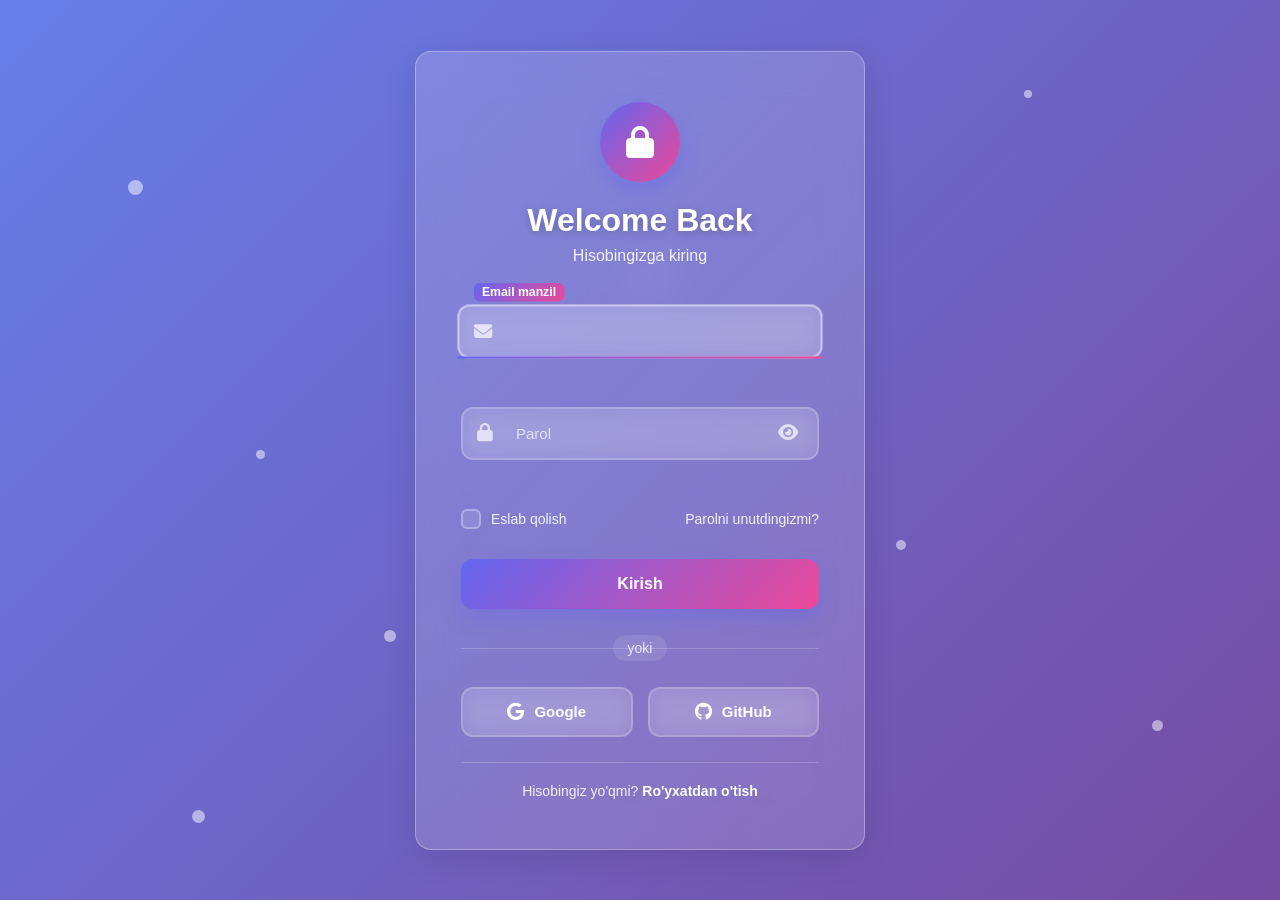
==== login.html @ 67c8842d "✨ Add professional login page with animations - Glass morphism design with gradient background - Smo" ====
<!DOCTYPE html>
<html lang="uz">
<head>
    <meta charset="UTF-8">
    <meta name="viewport" content="width=device-width, initial-scale=1.0">
    <title>Login - Professional Design</title>
    <link rel="stylesheet" href="login.css">
    <link rel="stylesheet" href="https://cdnjs.cloudflare.com/ajax/libs/font-awesome/6.4.0/css/all.min.css">
</head>
<body>
    <!-- Background particles -->
    <div class="particles">
        <div class="particle"></div>
        <div class="particle"></div>
        <div class="particle"></div>
        <div class="particle"></div>
        <div class="particle"></div>
        <div class="particle"></div>
        <div class="particle"></div>
        <div class="particle"></div>
    </div>

    <!-- Login container -->
    <div class="login-container">
        <!-- Logo section -->
        <div class="logo-section">
            <div class="logo-circle">
                <i class="fas fa-lock"></i>
            </div>
            <h1 class="brand-name">Welcome Back</h1>
            <p class="subtitle">Hisobingizga kiring</p>
        </div>

        <!-- Login form -->
        <form class="login-form" id="loginForm">
            <!-- Email input -->
            <div class="input-group">
                <div class="input-wrapper">
                    <i class="fas fa-envelope input-icon"></i>
                    <input 
                        type="email" 
                        id="email" 
                        required 
                        autocomplete="email"
                        placeholder=" "
                    >
                    <label for="email">Email manzil</label>
                    <div class="input-border"></div>
                </div>
                <span class="error-message" id="emailError"></span>
            </div>

            <!-- Password input -->
            <div class="input-group">
                <div class="input-wrapper">
                    <i class="fas fa-lock input-icon"></i>
                    <input 
                        type="password" 
                        id="password" 
                        required 
                        autocomplete="current-password"
                        placeholder=" "
                    >
                    <label for="password">Parol</label>
                    <button type="button" class="toggle-password" id="togglePassword">
                        <i class="fas fa-eye"></i>
                    </button>
                    <div class="input-border"></div>
                </div>
                <span class="error-message" id="passwordError"></span>
            </div>

            <!-- Remember & Forgot -->
            <div class="form-options">
                <label class="checkbox-container">
                    <input type="checkbox" id="remember">
                    <span class="checkmark"></span>
                    <span class="checkbox-label">Eslab qolish</span>
                </label>
                <a href="#" class="forgot-link">Parolni unutdingizmi?</a>
            </div>

            <!-- Submit button -->
            <button type="submit" class="login-btn" id="loginBtn">
                <span class="btn-text">Kirish</span>
                <span class="btn-loader"></span>
            </button>

            <!-- Divider -->
            <div class="divider">
                <span>yoki</span>
            </div>

            <!-- Social login -->
            <div class="social-login">
                <button type="button" class="social-btn google">
                    <i class="fab fa-google"></i>
                    <span>Google</span>
                </button>
                <button type="button" class="social-btn github">
                    <i class="fab fa-github"></i>
                    <span>GitHub</span>
                </button>
            </div>

            <!-- Sign up link -->
            <div class="signup-section">
                <p>Hisobingiz yo'qmi? <a href="#" class="signup-link">Ro'yxatdan o'tish</a></p>
            </div>
        </form>
    </div>

    <!-- Success message -->
    <div class="success-message" id="successMessage">
        <i class="fas fa-check-circle"></i>
        <p>Muvaffaqiyatli kirildi!</p>
    </div>

    <script src="login.js"></script>
</body>
</html>
---- login.css ----
/* ===== RESET & BASE STYLES ===== */
* {
    margin: 0;
    padding: 0;
    box-sizing: border-box;
}

:root {
    --primary-color: #6366f1;
    --primary-dark: #4f46e5;
    --primary-light: #818cf8;
    --secondary-color: #ec4899;
    --success-color: #10b981;
    --error-color: #ef4444;
    --text-primary: #1f2937;
    --text-secondary: #6b7280;
    --bg-white: #ffffff;
    --bg-glass: rgba(255, 255, 255, 0.15);
    --shadow-sm: 0 1px 2px rgba(0, 0, 0, 0.05);
    --shadow-md: 0 4px 6px rgba(0, 0, 0, 0.1);
    --shadow-lg: 0 10px 15px rgba(0, 0, 0, 0.1);
    --shadow-xl: 0 20px 25px rgba(0, 0, 0, 0.15);
    --border-radius: 16px;
}

body {
    font-family: 'Segoe UI', Tahoma, Geneva, Verdana, sans-serif;
    min-height: 100vh;
    display: flex;
    align-items: center;
    justify-content: center;
    background: linear-gradient(135deg, #667eea 0%, #764ba2 25%, #f093fb 50%, #4facfe 75%, #00f2fe 100%);
    background-size: 400% 400%;
    animation: gradientShift 15s ease infinite;
    overflow: hidden;
    position: relative;
}

@keyframes gradientShift {
    0% { background-position: 0% 50%; }
    50% { background-position: 100% 50%; }
    100% { background-position: 0% 50%; }
}

/* ===== BACKGROUND PARTICLES ===== */
.particles {
    position: fixed;
    top: 0;
    left: 0;
    width: 100%;
    height: 100%;
    pointer-events: none;
    z-index: 1;
}

.particle {
    position: absolute;
    width: 10px;
    height: 10px;
    background: rgba(255, 255, 255, 0.5);
    border-radius: 50%;
    animation: float 15s infinite ease-in-out;
}

.particle:nth-child(1) {
    left: 10%;
    top: 20%;
    width: 15px;
    height: 15px;
    animation-delay: 0s;
    animation-duration: 12s;
}

.particle:nth-child(2) {
    left: 80%;
    top: 10%;
    width: 8px;
    height: 8px;
    animation-delay: 2s;
    animation-duration: 18s;
}

.particle:nth-child(3) {
    left: 30%;
    top: 70%;
    width: 12px;
    height: 12px;
    animation-delay: 4s;
    animation-duration: 15s;
}

.particle:nth-child(4) {
    left: 70%;
    top: 60%;
    width: 10px;
    height: 10px;
    animation-delay: 1s;
    animation-duration: 20s;
}

.particle:nth-child(5) {
    left: 50%;
    top: 30%;
    width: 14px;
    height: 14px;
    animation-delay: 3s;
    animation-duration: 16s;
}

.particle:nth-child(6) {
    left: 20%;
    top: 50%;
    width: 9px;
    height: 9px;
    animation-delay: 5s;
    animation-duration: 14s;
}

.particle:nth-child(7) {
    left: 90%;
    top: 80%;
    width: 11px;
    height: 11px;
    animation-delay: 2.5s;
    animation-duration: 17s;
}

.particle:nth-child(8) {
    left: 15%;
    top: 90%;
    width: 13px;
    height: 13px;
    animation-delay: 4.5s;
    animation-duration: 19s;
}

@keyframes float {
    0%, 100% {
        transform: translateY(0) translateX(0) rotate(0deg);
        opacity: 0.5;
    }
    25% {
        transform: translateY(-30px) translateX(20px) rotate(90deg);
        opacity: 0.8;
    }
    50% {
        transform: translateY(-60px) translateX(-20px) rotate(180deg);
        opacity: 1;
    }
    75% {
        transform: translateY(-30px) translateX(20px) rotate(270deg);
        opacity: 0.8;
    }
}

/* ===== LOGIN CONTAINER ===== */
.login-container {
    position: relative;
    z-index: 10;
    width: 450px;
    max-width: 95%;
    padding: 50px 45px;
    background: rgba(255, 255, 255, 0.15);
    backdrop-filter: blur(20px);
    border-radius: var(--border-radius);
    border: 1px solid rgba(255, 255, 255, 0.3);
    box-shadow: 0 8px 32px rgba(0, 0, 0, 0.1);
    animation: slideIn 0.6s ease-out;
}

@keyframes slideIn {
    from {
        opacity: 0;
        transform: translateY(30px) scale(0.95);
    }
    to {
        opacity: 1;
        transform: translateY(0) scale(1);
    }
}

/* ===== LOGO SECTION ===== */
.logo-section {
    text-align: center;
    margin-bottom: 40px;
    animation: fadeIn 0.8s ease-out 0.2s both;
}

@keyframes fadeIn {
    from { opacity: 0; }
    to { opacity: 1; }
}

.logo-circle {
    width: 80px;
    height: 80px;
    margin: 0 auto 20px;
    background: linear-gradient(135deg, var(--primary-color), var(--secondary-color));
    border-radius: 50%;
    display: flex;
    align-items: center;
    justify-content: center;
    box-shadow: 0 8px 20px rgba(99, 102, 241, 0.4);
    animation: pulse 2s ease-in-out infinite;
}

@keyframes pulse {
    0%, 100% {
        transform: scale(1);
        box-shadow: 0 8px 20px rgba(99, 102, 241, 0.4);
    }
    50% {
        transform: scale(1.05);
        box-shadow: 0 12px 30px rgba(99, 102, 241, 0.6);
    }
}

.logo-circle i {
    font-size: 32px;
    color: white;
    animation: rotate 3s ease-in-out infinite;
}

@keyframes rotate {
    0%, 100% { transform: rotate(0deg); }
    50% { transform: rotate(10deg); }
}

.brand-name {
    font-size: 32px;
    font-weight: 700;
    color: white;
    margin-bottom: 8px;
    text-shadow: 0 2px 10px rgba(0, 0, 0, 0.2);
}

.subtitle {
    font-size: 16px;
    color: rgba(255, 255, 255, 0.9);
    font-weight: 400;
}

/* ===== FORM STYLES ===== */
.login-form {
    animation: fadeIn 1s ease-out 0.4s both;
}

.input-group {
    margin-bottom: 25px;
}

.input-wrapper {
    position: relative;
}

.input-icon {
    position: absolute;
    left: 16px;
    top: 50%;
    transform: translateY(-50%);
    color: rgba(255, 255, 255, 0.7);
    font-size: 18px;
    transition: all 0.3s ease;
    z-index: 2;
}

.input-wrapper input {
    width: 100%;
    padding: 16px 50px 16px 50px;
    background: rgba(255, 255, 255, 0.1);
    border: 2px solid rgba(255, 255, 255, 0.2);
    border-radius: 12px;
    color: white;
    font-size: 15px;
    outline: none;
    transition: all 0.3s ease;
    backdrop-filter: blur(10px);
}

.input-wrapper input::placeholder {
    color: transparent;
}

.input-wrapper input:focus::placeholder {
    color: rgba(255, 255, 255, 0.5);
}

.input-wrapper label {
    position: absolute;
    left: 50px;
    top: 50%;
    transform: translateY(-50%);
    color: rgba(255, 255, 255, 0.7);
    font-size: 15px;
    pointer-events: none;
    transition: all 0.3s ease;
    background: transparent;
    padding: 0 5px;
}

.input-wrapper input:focus,
.input-wrapper input:not(:placeholder-shown) {
    border-color: rgba(255, 255, 255, 0.5);
    background: rgba(255, 255, 255, 0.15);
}

.input-wrapper input:focus ~ label,
.input-wrapper input:not(:placeholder-shown) ~ label {
    top: -12px;
    left: 16px;
    font-size: 12px;
    color: white;
    background: linear-gradient(135deg, var(--primary-color), var(--secondary-color));
    padding: 2px 8px;
    border-radius: 6px;
    font-weight: 600;
}

.input-wrapper input:focus ~ .input-icon {
    color: white;
    transform: translateY(-50%) scale(1.1);
}

.input-border {
    position: absolute;
    bottom: 0;
    left: 0;
    width: 0;
    height: 2px;
    background: linear-gradient(90deg, var(--primary-color), var(--secondary-color));
    transition: width 0.3s ease;
    border-radius: 2px;
}

.input-wrapper input:focus ~ .input-border {
    width: 100%;
}

/* Toggle password button */
.toggle-password {
    position: absolute;
    right: 16px;
    top: 50%;
    transform: translateY(-50%);
    background: none;
    border: none;
    color: rgba(255, 255, 255, 0.7);
    font-size: 18px;
    cursor: pointer;
    transition: all 0.3s ease;
    z-index: 2;
    padding: 5px;
}

.toggle-password:hover {
    color: white;
    transform: translateY(-50%) scale(1.1);
}

/* Error messages */
.error-message {
    display: block;
    color: #fca5a5;
    font-size: 13px;
    margin-top: 6px;
    margin-left: 4px;
    min-height: 18px;
    animation: shake 0.3s ease;
}

@keyframes shake {
    0%, 100% { transform: translateX(0); }
    25% { transform: translateX(-5px); }
    75% { transform: translateX(5px); }
}

/* ===== FORM OPTIONS ===== */
.form-options {
    display: flex;
    justify-content: space-between;
    align-items: center;
    margin-bottom: 30px;
}

.checkbox-container {
    display: flex;
    align-items: center;
    cursor: pointer;
    position: relative;
}

.checkbox-container input {
    position: absolute;
    opacity: 0;
    cursor: pointer;
}

.checkmark {
    width: 20px;
    height: 20px;
    background: rgba(255, 255, 255, 0.1);
    border: 2px solid rgba(255, 255, 255, 0.3);
    border-radius: 6px;
    margin-right: 10px;
    position: relative;
    transition: all 0.3s ease;
}

.checkmark::after {
    content: '\f00c';
    font-family: 'Font Awesome 6 Free';
    font-weight: 900;
    position: absolute;
    top: 50%;
    left: 50%;
    transform: translate(-50%, -50%) scale(0);
    color: white;
    font-size: 12px;
    transition: transform 0.3s ease;
}

.checkbox-container input:checked ~ .checkmark {
    background: linear-gradient(135deg, var(--primary-color), var(--secondary-color));
    border-color: transparent;
}

.checkbox-container input:checked ~ .checkmark::after {
    transform: translate(-50%, -50%) scale(1);
}

.checkbox-label {
    color: rgba(255, 255, 255, 0.9);
    font-size: 14px;
}

.forgot-link {
    color: rgba(255, 255, 255, 0.9);
    font-size: 14px;
    text-decoration: none;
    transition: all 0.3s ease;
    font-weight: 500;
}

.forgot-link:hover {
    color: white;
    text-decoration: underline;
}

/* ===== LOGIN BUTTON ===== */
.login-btn {
    width: 100%;
    padding: 16px;
    background: linear-gradient(135deg, var(--primary-color), var(--secondary-color));
    border: none;
    border-radius: 12px;
    color: white;
    font-size: 16px;
    font-weight: 600;
    cursor: pointer;
    transition: all 0.3s ease;
    box-shadow: 0 8px 20px rgba(99, 102, 241, 0.4);
    position: relative;
    overflow: hidden;
}

.login-btn::before {
    content: '';
    position: absolute;
    top: 0;
    left: -100%;
    width: 100%;
    height: 100%;
    background: linear-gradient(90deg, transparent, rgba(255, 255, 255, 0.3), transparent);
    transition: left 0.5s ease;
}

.login-btn:hover::before {
    left: 100%;
}

.login-btn:hover {
    transform: translateY(-2px);
    box-shadow: 0 12px 30px rgba(99, 102, 241, 0.6);
}

.login-btn:active {
    transform: translateY(0);
}

.login-btn.loading {
    pointer-events: none;
    opacity: 0.8;
}

.login-btn .btn-text {
    display: inline-block;
    transition: opacity 0.3s ease;
}

.login-btn.loading .btn-text {
    opacity: 0;
}

.btn-loader {
    position: absolute;
    top: 50%;
    left: 50%;
    transform: translate(-50%, -50%);
    width: 20px;
    height: 20px;
    border: 3px solid rgba(255, 255, 255, 0.3);
    border-top-color: white;
    border-radius: 50%;
    opacity: 0;
    transition: opacity 0.3s ease;
}

.login-btn.loading .btn-loader {
    opacity: 1;
    animation: spin 0.8s linear infinite;
}

@keyframes spin {
    to { transform: translate(-50%, -50%) rotate(360deg); }
}

/* ===== DIVIDER ===== */
.divider {
    position: relative;
    text-align: center;
    margin: 30px 0;
}

.divider::before {
    content: '';
    position: absolute;
    top: 50%;
    left: 0;
    width: 100%;
    height: 1px;
    background: rgba(255, 255, 255, 0.2);
}

.divider span {
    position: relative;
    background: rgba(255, 255, 255, 0.1);
    padding: 5px 15px;
    color: rgba(255, 255, 255, 0.8);
    font-size: 14px;
    backdrop-filter: blur(10px);
    border-radius: 20px;
}

/* ===== SOCIAL LOGIN ===== */
.social-login {
    display: flex;
    gap: 15px;
    margin-bottom: 25px;
}

.social-btn {
    flex: 1;
    padding: 14px;
    background: rgba(255, 255, 255, 0.1);
    border: 2px solid rgba(255, 255, 255, 0.2);
    border-radius: 12px;
    color: white;
    font-size: 15px;
    font-weight: 600;
    cursor: pointer;
    transition: all 0.3s ease;
    display: flex;
    align-items: center;
    justify-content: center;
    gap: 10px;
    backdrop-filter: blur(10px);
}

.social-btn i {
    font-size: 18px;
}

.social-btn:hover {
    background: rgba(255, 255, 255, 0.2);
    border-color: rgba(255, 255, 255, 0.4);
    transform: translateY(-2px);
}

.social-btn.google:hover {
    background: #ea4335;
    border-color: #ea4335;
}

.social-btn.github:hover {
    background: #333;
    border-color: #333;
}

/* ===== SIGNUP SECTION ===== */
.signup-section {
    text-align: center;
    padding-top: 20px;
    border-top: 1px solid rgba(255, 255, 255, 0.2);
}

.signup-section p {
    color: rgba(255, 255, 255, 0.9);
    font-size: 14px;
}

.signup-link {
    color: white;
    font-weight: 600;
    text-decoration: none;
    transition: all 0.3s ease;
    border-bottom: 2px solid transparent;
}

.signup-link:hover {
    border-bottom-color: white;
}

/* ===== SUCCESS MESSAGE ===== */
.success-message {
    position: fixed;
    top: 30px;
    right: 30px;
    background: rgba(16, 185, 129, 0.95);
    color: white;
    padding: 20px 30px;
    border-radius: 12px;
    display: flex;
    align-items: center;
    gap: 15px;
    box-shadow: 0 10px 30px rgba(16, 185, 129, 0.4);
    opacity: 0;
    transform: translateX(400px);
    transition: all 0.5s ease;
    z-index: 1000;
    backdrop-filter: blur(10px);
}

.success-message.show {
    opacity: 1;
    transform: translateX(0);
}

.success-message i {
    font-size: 24px;
}

.success-message p {
    margin: 0;
    font-size: 16px;
    font-weight: 600;
}

/* ===== RESPONSIVE DESIGN ===== */
@media (max-width: 768px) {
    .login-container {
        padding: 40px 30px;
        width: 90%;
    }

    .brand-name {
        font-size: 28px;
    }

    .subtitle {
        font-size: 14px;
    }

    .logo-circle {
        width: 70px;
        height: 70px;
    }

    .logo-circle i {
        font-size: 28px;
    }
}

@media (max-width: 480px) {
    .login-container {
        padding: 30px 20px;
    }

    .brand-name {
        font-size: 24px;
    }

    .form-options {
        flex-direction: column;
        gap: 15px;
        align-items: flex-start;
    }

    .social-login {
        flex-direction: column;
    }

    .success-message {
        top: 20px;
        right: 20px;
        left: 20px;
        padding: 15px 20px;
    }
}
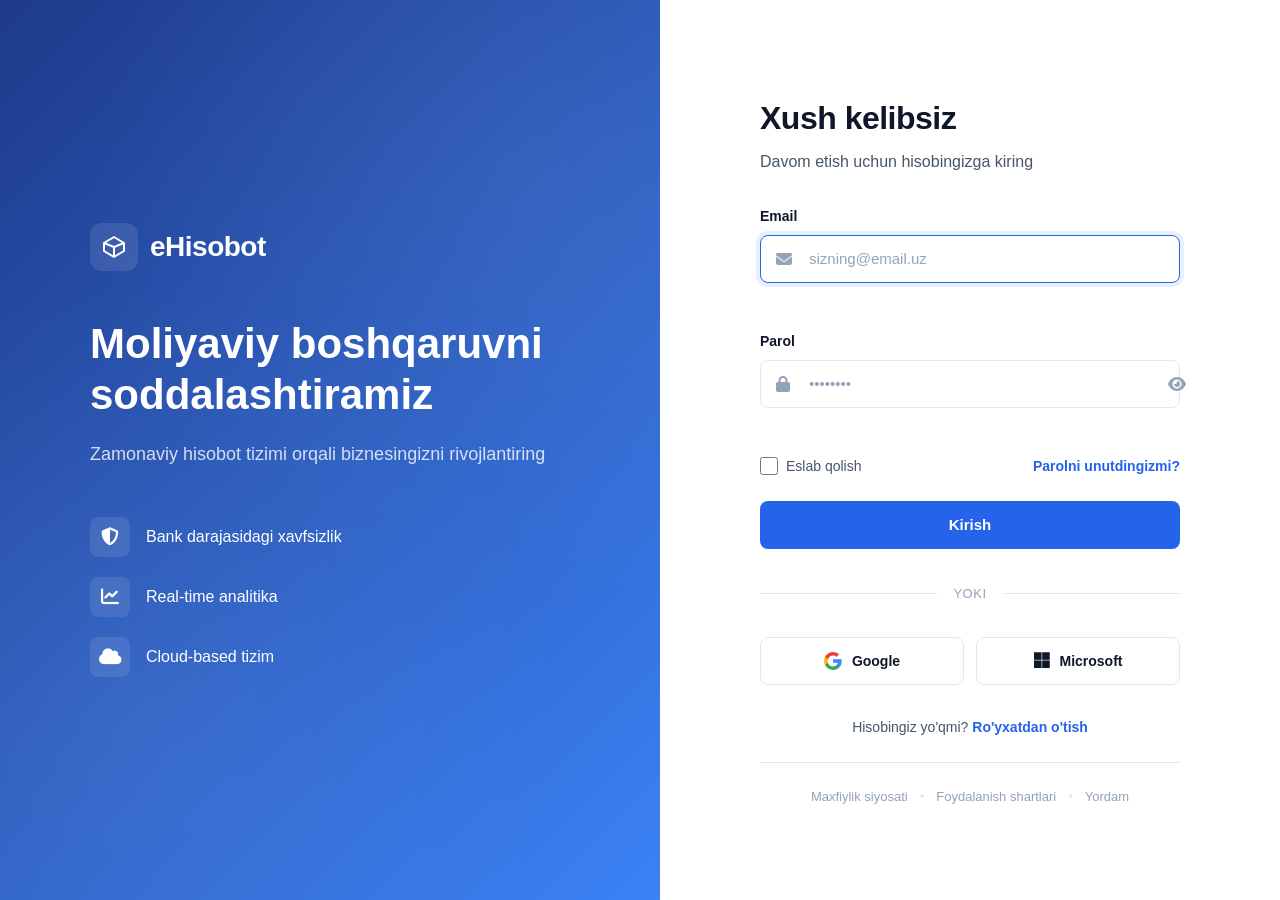
==== commit 0c29cdfb: "🎨 Redesign: Professional business-style login page - Modern minimalist design with clean UI - Two-pa" ====
--- a/login.html
+++ b/login.html
@@ -3,117 +3,140 @@
 <head>
     <meta charset="UTF-8">
     <meta name="viewport" content="width=device-width, initial-scale=1.0">
-    <title>Login - Professional Design</title>
+    <title>eHisobot - Kirish</title>
     <link rel="stylesheet" href="login.css">
     <link rel="stylesheet" href="https://cdnjs.cloudflare.com/ajax/libs/font-awesome/6.4.0/css/all.min.css">
 </head>
 <body>
-    <!-- Background particles -->
-    <div class="particles">
-        <div class="particle"></div>
-        <div class="particle"></div>
-        <div class="particle"></div>
-        <div class="particle"></div>
-        <div class="particle"></div>
-        <div class="particle"></div>
-        <div class="particle"></div>
-        <div class="particle"></div>
+    <div class="login-wrapper">
+        <!-- Left side - Branding -->
+        <div class="left-panel">
+            <div class="branding">
+                <div class="logo">
+                    <svg width="48" height="48" viewBox="0 0 48 48" fill="none">
+                        <rect width="48" height="48" rx="12" fill="white" fill-opacity="0.1"/>
+                        <path d="M24 14L34 20V28L24 34L14 28V20L24 14Z" stroke="white" stroke-width="2" stroke-linejoin="round"/>
+                        <path d="M24 24L34 20M24 24L14 20M24 24V34" stroke="white" stroke-width="2" stroke-linejoin="round"/>
+                    </svg>
+                    <span>eHisobot</span>
+                </div>
+                <h1>Moliyaviy boshqaruvni soddalashtiramiz</h1>
+                <p>Zamonaviy hisobot tizimi orqali biznesingizni rivojlantiring</p>
+                
+                <div class="features">
+                    <div class="feature-item">
+                        <i class="fas fa-shield-alt"></i>
+                        <span>Bank darajasidagi xavfsizlik</span>
+                    </div>
+                    <div class="feature-item">
+                        <i class="fas fa-chart-line"></i>
+                        <span>Real-time analitika</span>
+                    </div>
+                    <div class="feature-item">
+                        <i class="fas fa-cloud"></i>
+                        <span>Cloud-based tizim</span>
+                    </div>
+                </div>
+            </div>
+        </div>
+
+        <!-- Right side - Login form -->
+        <div class="right-panel">
+            <div class="login-container">
+                <div class="login-header">
+                    <h2>Xush kelibsiz</h2>
+                    <p>Davom etish uchun hisobingizga kiring</p>
+                </div>
+
+                <form class="login-form" id="loginForm">
+                    <div class="form-group">
+                        <label for="email">Email</label>
+                        <div class="input-wrapper">
+                            <i class="fas fa-envelope"></i>
+                            <input 
+                                type="email" 
+                                id="email" 
+                                placeholder="sizning@email.uz"
+                                autocomplete="email"
+                                required
+                            >
+                        </div>
+                        <span class="error-message" id="emailError"></span>
+                    </div>
+
+                    <div class="form-group">
+                        <label for="password">Parol</label>
+                        <div class="input-wrapper">
+                            <i class="fas fa-lock"></i>
+                            <input 
+                                type="password" 
+                                id="password" 
+                                placeholder="••••••••"
+                                autocomplete="current-password"
+                                required
+                            >
+                            <button type="button" class="toggle-password" id="togglePassword">
+                                <i class="fas fa-eye"></i>
+                            </button>
+                        </div>
+                        <span class="error-message" id="passwordError"></span>
+                    </div>
+
+                    <div class="form-options">
+                        <label class="checkbox">
+                            <input type="checkbox" id="remember">
+                            <span class="checkbox-text">Eslab qolish</span>
+                        </label>
+                        <a href="#" class="link">Parolni unutdingizmi?</a>
+                    </div>
+
+                    <button type="submit" class="btn-primary" id="loginBtn">
+                        <span class="btn-text">Kirish</span>
+                        <span class="btn-loader">
+                            <i class="fas fa-circle-notch fa-spin"></i>
+                        </span>
+                    </button>
+
+                    <div class="divider">
+                        <span>yoki</span>
+                    </div>
+
+                    <div class="social-buttons">
+                        <button type="button" class="btn-social">
+                            <svg width="18" height="18" viewBox="0 0 18 18">
+                                <path fill="#4285F4" d="M17.64 9.2c0-.637-.057-1.251-.164-1.84H9v3.481h4.844c-.209 1.125-.843 2.078-1.796 2.717v2.258h2.908c1.702-1.567 2.684-3.874 2.684-6.615z"/>
+                                <path fill="#34A853" d="M9 18c2.43 0 4.467-.806 5.956-2.18l-2.908-2.259c-.806.54-1.837.86-3.048.86-2.344 0-4.328-1.584-5.036-3.711H.957v2.332C2.438 15.983 5.482 18 9 18z"/>
+                                <path fill="#FBBC05" d="M3.964 10.71c-.18-.54-.282-1.117-.282-1.71s.102-1.17.282-1.71V4.958H.957C.347 6.173 0 7.548 0 9s.348 2.827.957 4.042l3.007-2.332z"/>
+                                <path fill="#EA4335" d="M9 3.58c1.321 0 2.508.454 3.44 1.345l2.582-2.58C13.463.891 11.426 0 9 0 5.482 0 2.438 2.017.957 4.958L3.964 7.29C4.672 5.163 6.656 3.58 9 3.58z"/>
+                            </svg>
+                            <span>Google</span>
+                        </button>
+                        <button type="button" class="btn-social">
+                            <i class="fab fa-microsoft"></i>
+                            <span>Microsoft</span>
+                        </button>
+                    </div>
+                </form>
+
+                <div class="signup-section">
+                    <p>Hisobingiz yo'qmi? <a href="#" class="link-primary">Ro'yxatdan o'tish</a></p>
+                </div>
+
+                <div class="footer-links">
+                    <a href="#">Maxfiylik siyosati</a>
+                    <span>•</span>
+                    <a href="#">Foydalanish shartlari</a>
+                    <span>•</span>
+                    <a href="#">Yordam</a>
+                </div>
+            </div>
+        </div>
     </div>
 
-    <!-- Login container -->
-    <div class="login-container">
-        <!-- Logo section -->
-        <div class="logo-section">
-            <div class="logo-circle">
-                <i class="fas fa-lock"></i>
-            </div>
-            <h1 class="brand-name">Welcome Back</h1>
-            <p class="subtitle">Hisobingizga kiring</p>
-        </div>
-
-        <!-- Login form -->
-        <form class="login-form" id="loginForm">
-            <!-- Email input -->
-            <div class="input-group">
-                <div class="input-wrapper">
-                    <i class="fas fa-envelope input-icon"></i>
-                    <input 
-                        type="email" 
-                        id="email" 
-                        required 
-                        autocomplete="email"
-                        placeholder=" "
-                    >
-                    <label for="email">Email manzil</label>
-                    <div class="input-border"></div>
-                </div>
-                <span class="error-message" id="emailError"></span>
-            </div>
-
-            <!-- Password input -->
-            <div class="input-group">
-                <div class="input-wrapper">
-                    <i class="fas fa-lock input-icon"></i>
-                    <input 
-                        type="password" 
-                        id="password" 
-                        required 
-                        autocomplete="current-password"
-                        placeholder=" "
-                    >
-                    <label for="password">Parol</label>
-                    <button type="button" class="toggle-password" id="togglePassword">
-                        <i class="fas fa-eye"></i>
-                    </button>
-                    <div class="input-border"></div>
-                </div>
-                <span class="error-message" id="passwordError"></span>
-            </div>
-
-            <!-- Remember & Forgot -->
-            <div class="form-options">
-                <label class="checkbox-container">
-                    <input type="checkbox" id="remember">
-                    <span class="checkmark"></span>
-                    <span class="checkbox-label">Eslab qolish</span>
-                </label>
-                <a href="#" class="forgot-link">Parolni unutdingizmi?</a>
-            </div>
-
-            <!-- Submit button -->
-            <button type="submit" class="login-btn" id="loginBtn">
-                <span class="btn-text">Kirish</span>
-                <span class="btn-loader"></span>
-            </button>
-
-            <!-- Divider -->
-            <div class="divider">
-                <span>yoki</span>
-            </div>
-
-            <!-- Social login -->
-            <div class="social-login">
-                <button type="button" class="social-btn google">
-                    <i class="fab fa-google"></i>
-                    <span>Google</span>
-                </button>
-                <button type="button" class="social-btn github">
-                    <i class="fab fa-github"></i>
-                    <span>GitHub</span>
-                </button>
-            </div>
-
-            <!-- Sign up link -->
-            <div class="signup-section">
-                <p>Hisobingiz yo'qmi? <a href="#" class="signup-link">Ro'yxatdan o'tish</a></p>
-            </div>
-        </form>
-    </div>
-
-    <!-- Success message -->
-    <div class="success-message" id="successMessage">
+    <!-- Toast notification -->
+    <div class="toast" id="toast">
         <i class="fas fa-check-circle"></i>
-        <p>Muvaffaqiyatli kirildi!</p>
+        <span id="toastMessage">Muvaffaqiyatli kirildi</span>
     </div>
 
     <script src="login.js"></script>
--- a/login.css
+++ b/login.css
@@ -1,503 +1,355 @@
-/* ===== RESET & BASE STYLES ===== */
+/* ==================== MODERN PROFESSIONAL DESIGN ==================== */
+
+:root {
+    --primary: #2563eb;
+    --primary-hover: #1d4ed8;
+    --primary-light: #dbeafe;
+    --secondary: #64748b;
+    --success: #10b981;
+    --error: #ef4444;
+    --warning: #f59e0b;
+    
+    --text-primary: #0f172a;
+    --text-secondary: #475569;
+    --text-tertiary: #94a3b8;
+    
+    --bg-primary: #ffffff;
+    --bg-secondary: #f8fafc;
+    --bg-tertiary: #f1f5f9;
+    
+    --border-color: #e2e8f0;
+    --border-focus: #2563eb;
+    
+    --shadow-sm: 0 1px 2px 0 rgba(0, 0, 0, 0.05);
+    --shadow-md: 0 4px 6px -1px rgba(0, 0, 0, 0.1);
+    --shadow-lg: 0 10px 15px -3px rgba(0, 0, 0, 0.1);
+    --shadow-xl: 0 20px 25px -5px rgba(0, 0, 0, 0.1);
+    
+    --radius-sm: 6px;
+    --radius-md: 8px;
+    --radius-lg: 12px;
+    --radius-xl: 16px;
+    
+    --transition: all 0.2s cubic-bezier(0.4, 0, 0.2, 1);
+}
+
 * {
     margin: 0;
     padding: 0;
     box-sizing: border-box;
 }
 
-:root {
-    --primary-color: #6366f1;
-    --primary-dark: #4f46e5;
-    --primary-light: #818cf8;
-    --secondary-color: #ec4899;
-    --success-color: #10b981;
-    --error-color: #ef4444;
-    --text-primary: #1f2937;
-    --text-secondary: #6b7280;
-    --bg-white: #ffffff;
-    --bg-glass: rgba(255, 255, 255, 0.15);
-    --shadow-sm: 0 1px 2px rgba(0, 0, 0, 0.05);
-    --shadow-md: 0 4px 6px rgba(0, 0, 0, 0.1);
-    --shadow-lg: 0 10px 15px rgba(0, 0, 0, 0.1);
-    --shadow-xl: 0 20px 25px rgba(0, 0, 0, 0.15);
-    --border-radius: 16px;
-}
-
 body {
-    font-family: 'Segoe UI', Tahoma, Geneva, Verdana, sans-serif;
+    font-family: -apple-system, BlinkMacSystemFont, 'Segoe UI', 'Roboto', 'Oxygen', 'Ubuntu', 'Cantarell', sans-serif;
+    -webkit-font-smoothing: antialiased;
+    -moz-osx-font-smoothing: grayscale;
+    background: var(--bg-secondary);
+    color: var(--text-primary);
+    line-height: 1.5;
+}
+
+/* ==================== LAYOUT ==================== */
+
+.login-wrapper {
+    display: flex;
     min-height: 100vh;
+}
+
+/* Left Panel - Branding */
+.left-panel {
+    flex: 1;
+    background: linear-gradient(135deg, #1e3a8a 0%, #3b82f6 100%);
+    padding: 60px;
     display: flex;
     align-items: center;
     justify-content: center;
-    background: linear-gradient(135deg, #667eea 0%, #764ba2 25%, #f093fb 50%, #4facfe 75%, #00f2fe 100%);
-    background-size: 400% 400%;
-    animation: gradientShift 15s ease infinite;
+    position: relative;
     overflow: hidden;
-    position: relative;
-}
-
-@keyframes gradientShift {
-    0% { background-position: 0% 50%; }
-    50% { background-position: 100% 50%; }
-    100% { background-position: 0% 50%; }
-}
-
-/* ===== BACKGROUND PARTICLES ===== */
-.particles {
-    position: fixed;
+}
+
+.left-panel::before {
+    content: '';
+    position: absolute;
     top: 0;
     left: 0;
+    right: 0;
+    bottom: 0;
+    background-image: 
+        radial-gradient(circle at 20% 80%, rgba(255, 255, 255, 0.05) 0%, transparent 50%),
+        radial-gradient(circle at 80% 20%, rgba(255, 255, 255, 0.05) 0%, transparent 50%);
+    pointer-events: none;
+}
+
+.branding {
+    position: relative;
+    z-index: 1;
+    max-width: 480px;
+}
+
+.logo {
+    display: flex;
+    align-items: center;
+    gap: 12px;
+    margin-bottom: 48px;
+    animation: fadeInDown 0.6s ease-out;
+}
+
+.logo span {
+    font-size: 28px;
+    font-weight: 700;
+    color: white;
+    letter-spacing: -0.5px;
+}
+
+.branding h1 {
+    font-size: 42px;
+    font-weight: 700;
+    color: white;
+    line-height: 1.2;
+    margin-bottom: 20px;
+    animation: fadeInDown 0.6s ease-out 0.1s both;
+}
+
+.branding > p {
+    font-size: 18px;
+    color: rgba(255, 255, 255, 0.8);
+    margin-bottom: 48px;
+    line-height: 1.6;
+    animation: fadeInDown 0.6s ease-out 0.2s both;
+}
+
+.features {
+    display: flex;
+    flex-direction: column;
+    gap: 20px;
+    animation: fadeInDown 0.6s ease-out 0.3s both;
+}
+
+.feature-item {
+    display: flex;
+    align-items: center;
+    gap: 16px;
+    color: white;
+    font-size: 16px;
+}
+
+.feature-item i {
+    width: 40px;
+    height: 40px;
+    display: flex;
+    align-items: center;
+    justify-content: center;
+    background: rgba(255, 255, 255, 0.1);
+    border-radius: var(--radius-md);
+    font-size: 18px;
+    backdrop-filter: blur(10px);
+}
+
+/* Right Panel - Form */
+.right-panel {
+    flex: 1;
+    display: flex;
+    align-items: center;
+    justify-content: center;
+    padding: 40px;
+    background: var(--bg-primary);
+}
+
+.login-container {
     width: 100%;
-    height: 100%;
-    pointer-events: none;
-    z-index: 1;
-}
-
-.particle {
-    position: absolute;
-    width: 10px;
-    height: 10px;
-    background: rgba(255, 255, 255, 0.5);
-    border-radius: 50%;
-    animation: float 15s infinite ease-in-out;
-}
-
-.particle:nth-child(1) {
-    left: 10%;
-    top: 20%;
-    width: 15px;
-    height: 15px;
-    animation-delay: 0s;
-    animation-duration: 12s;
-}
-
-.particle:nth-child(2) {
-    left: 80%;
-    top: 10%;
-    width: 8px;
-    height: 8px;
-    animation-delay: 2s;
-    animation-duration: 18s;
-}
-
-.particle:nth-child(3) {
-    left: 30%;
-    top: 70%;
-    width: 12px;
-    height: 12px;
-    animation-delay: 4s;
-    animation-duration: 15s;
-}
-
-.particle:nth-child(4) {
-    left: 70%;
-    top: 60%;
-    width: 10px;
-    height: 10px;
-    animation-delay: 1s;
-    animation-duration: 20s;
-}
-
-.particle:nth-child(5) {
-    left: 50%;
-    top: 30%;
-    width: 14px;
-    height: 14px;
-    animation-delay: 3s;
-    animation-duration: 16s;
-}
-
-.particle:nth-child(6) {
-    left: 20%;
-    top: 50%;
-    width: 9px;
-    height: 9px;
-    animation-delay: 5s;
-    animation-duration: 14s;
-}
-
-.particle:nth-child(7) {
-    left: 90%;
-    top: 80%;
-    width: 11px;
-    height: 11px;
-    animation-delay: 2.5s;
-    animation-duration: 17s;
-}
-
-.particle:nth-child(8) {
-    left: 15%;
-    top: 90%;
-    width: 13px;
-    height: 13px;
-    animation-delay: 4.5s;
-    animation-duration: 19s;
-}
-
-@keyframes float {
-    0%, 100% {
-        transform: translateY(0) translateX(0) rotate(0deg);
-        opacity: 0.5;
-    }
-    25% {
-        transform: translateY(-30px) translateX(20px) rotate(90deg);
-        opacity: 0.8;
-    }
-    50% {
-        transform: translateY(-60px) translateX(-20px) rotate(180deg);
-        opacity: 1;
-    }
-    75% {
-        transform: translateY(-30px) translateX(20px) rotate(270deg);
-        opacity: 0.8;
-    }
-}
-
-/* ===== LOGIN CONTAINER ===== */
-.login-container {
-    position: relative;
-    z-index: 10;
-    width: 450px;
-    max-width: 95%;
-    padding: 50px 45px;
-    background: rgba(255, 255, 255, 0.15);
-    backdrop-filter: blur(20px);
-    border-radius: var(--border-radius);
-    border: 1px solid rgba(255, 255, 255, 0.3);
-    box-shadow: 0 8px 32px rgba(0, 0, 0, 0.1);
-    animation: slideIn 0.6s ease-out;
-}
-
-@keyframes slideIn {
-    from {
-        opacity: 0;
-        transform: translateY(30px) scale(0.95);
-    }
-    to {
-        opacity: 1;
-        transform: translateY(0) scale(1);
-    }
-}
-
-/* ===== LOGO SECTION ===== */
-.logo-section {
-    text-align: center;
-    margin-bottom: 40px;
-    animation: fadeIn 0.8s ease-out 0.2s both;
-}
-
-@keyframes fadeIn {
-    from { opacity: 0; }
-    to { opacity: 1; }
-}
-
-.logo-circle {
-    width: 80px;
-    height: 80px;
-    margin: 0 auto 20px;
-    background: linear-gradient(135deg, var(--primary-color), var(--secondary-color));
-    border-radius: 50%;
-    display: flex;
-    align-items: center;
-    justify-content: center;
-    box-shadow: 0 8px 20px rgba(99, 102, 241, 0.4);
-    animation: pulse 2s ease-in-out infinite;
-}
-
-@keyframes pulse {
-    0%, 100% {
-        transform: scale(1);
-        box-shadow: 0 8px 20px rgba(99, 102, 241, 0.4);
-    }
-    50% {
-        transform: scale(1.05);
-        box-shadow: 0 12px 30px rgba(99, 102, 241, 0.6);
-    }
-}
-
-.logo-circle i {
-    font-size: 32px;
-    color: white;
-    animation: rotate 3s ease-in-out infinite;
-}
-
-@keyframes rotate {
-    0%, 100% { transform: rotate(0deg); }
-    50% { transform: rotate(10deg); }
-}
-
-.brand-name {
+    max-width: 420px;
+    animation: fadeIn 0.6s ease-out 0.2s both;
+}
+
+/* ==================== FORM HEADER ==================== */
+
+.login-header {
+    margin-bottom: 32px;
+}
+
+.login-header h2 {
     font-size: 32px;
     font-weight: 700;
-    color: white;
+    color: var(--text-primary);
     margin-bottom: 8px;
-    text-shadow: 0 2px 10px rgba(0, 0, 0, 0.2);
-}
-
-.subtitle {
+    letter-spacing: -0.5px;
+}
+
+.login-header p {
     font-size: 16px;
-    color: rgba(255, 255, 255, 0.9);
-    font-weight: 400;
-}
-
-/* ===== FORM STYLES ===== */
-.login-form {
-    animation: fadeIn 1s ease-out 0.4s both;
-}
-
-.input-group {
-    margin-bottom: 25px;
+    color: var(--text-secondary);
+}
+
+/* ==================== FORM ELEMENTS ==================== */
+
+.form-group {
+    margin-bottom: 24px;
+}
+
+.form-group label {
+    display: block;
+    font-size: 14px;
+    font-weight: 600;
+    color: var(--text-primary);
+    margin-bottom: 8px;
 }
 
 .input-wrapper {
     position: relative;
 }
 
-.input-icon {
+.input-wrapper i {
     position: absolute;
     left: 16px;
     top: 50%;
     transform: translateY(-50%);
-    color: rgba(255, 255, 255, 0.7);
-    font-size: 18px;
-    transition: all 0.3s ease;
-    z-index: 2;
+    color: var(--text-tertiary);
+    font-size: 16px;
+    transition: var(--transition);
+    pointer-events: none;
 }
 
 .input-wrapper input {
     width: 100%;
-    padding: 16px 50px 16px 50px;
-    background: rgba(255, 255, 255, 0.1);
-    border: 2px solid rgba(255, 255, 255, 0.2);
-    border-radius: 12px;
-    color: white;
+    height: 48px;
+    padding: 0 48px;
     font-size: 15px;
+    color: var(--text-primary);
+    background: var(--bg-primary);
+    border: 1.5px solid var(--border-color);
+    border-radius: var(--radius-md);
     outline: none;
-    transition: all 0.3s ease;
-    backdrop-filter: blur(10px);
+    transition: var(--transition);
 }
 
 .input-wrapper input::placeholder {
-    color: transparent;
-}
-
-.input-wrapper input:focus::placeholder {
-    color: rgba(255, 255, 255, 0.5);
-}
-
-.input-wrapper label {
-    position: absolute;
-    left: 50px;
-    top: 50%;
-    transform: translateY(-50%);
-    color: rgba(255, 255, 255, 0.7);
-    font-size: 15px;
-    pointer-events: none;
-    transition: all 0.3s ease;
-    background: transparent;
-    padding: 0 5px;
-}
-
-.input-wrapper input:focus,
-.input-wrapper input:not(:placeholder-shown) {
-    border-color: rgba(255, 255, 255, 0.5);
-    background: rgba(255, 255, 255, 0.15);
-}
-
-.input-wrapper input:focus ~ label,
-.input-wrapper input:not(:placeholder-shown) ~ label {
-    top: -12px;
-    left: 16px;
-    font-size: 12px;
-    color: white;
-    background: linear-gradient(135deg, var(--primary-color), var(--secondary-color));
-    padding: 2px 8px;
-    border-radius: 6px;
-    font-weight: 600;
-}
-
-.input-wrapper input:focus ~ .input-icon {
-    color: white;
-    transform: translateY(-50%) scale(1.1);
-}
-
-.input-border {
-    position: absolute;
-    bottom: 0;
-    left: 0;
-    width: 0;
-    height: 2px;
-    background: linear-gradient(90deg, var(--primary-color), var(--secondary-color));
-    transition: width 0.3s ease;
-    border-radius: 2px;
-}
-
-.input-wrapper input:focus ~ .input-border {
-    width: 100%;
-}
-
-/* Toggle password button */
+    color: var(--text-tertiary);
+}
+
+.input-wrapper input:hover {
+    border-color: var(--secondary);
+}
+
+.input-wrapper input:focus {
+    border-color: var(--border-focus);
+    box-shadow: 0 0 0 4px rgba(37, 99, 235, 0.1);
+}
+
+.input-wrapper input:focus ~ i {
+    color: var(--primary);
+}
+
 .toggle-password {
     position: absolute;
-    right: 16px;
+    right: 12px;
     top: 50%;
     transform: translateY(-50%);
     background: none;
     border: none;
-    color: rgba(255, 255, 255, 0.7);
-    font-size: 18px;
+    color: var(--text-tertiary);
     cursor: pointer;
-    transition: all 0.3s ease;
-    z-index: 2;
-    padding: 5px;
+    padding: 8px;
+    border-radius: var(--radius-sm);
+    transition: var(--transition);
+    display: flex;
+    align-items: center;
+    justify-content: center;
 }
 
 .toggle-password:hover {
-    color: white;
-    transform: translateY(-50%) scale(1.1);
-}
-
-/* Error messages */
+    color: var(--text-primary);
+    background: var(--bg-tertiary);
+}
+
 .error-message {
     display: block;
-    color: #fca5a5;
+    color: var(--error);
     font-size: 13px;
     margin-top: 6px;
-    margin-left: 4px;
     min-height: 18px;
-    animation: shake 0.3s ease;
-}
-
-@keyframes shake {
-    0%, 100% { transform: translateX(0); }
-    25% { transform: translateX(-5px); }
-    75% { transform: translateX(5px); }
-}
-
-/* ===== FORM OPTIONS ===== */
+    font-weight: 500;
+}
+
+/* ==================== FORM OPTIONS ==================== */
+
 .form-options {
     display: flex;
     justify-content: space-between;
     align-items: center;
-    margin-bottom: 30px;
-}
-
-.checkbox-container {
+    margin-bottom: 24px;
+}
+
+.checkbox {
     display: flex;
     align-items: center;
     cursor: pointer;
-    position: relative;
-}
-
-.checkbox-container input {
-    position: absolute;
-    opacity: 0;
+}
+
+.checkbox input {
+    width: 18px;
+    height: 18px;
+    margin-right: 8px;
     cursor: pointer;
-}
-
-.checkmark {
-    width: 20px;
-    height: 20px;
-    background: rgba(255, 255, 255, 0.1);
-    border: 2px solid rgba(255, 255, 255, 0.3);
-    border-radius: 6px;
-    margin-right: 10px;
-    position: relative;
-    transition: all 0.3s ease;
-}
-
-.checkmark::after {
-    content: '\f00c';
-    font-family: 'Font Awesome 6 Free';
-    font-weight: 900;
-    position: absolute;
-    top: 50%;
-    left: 50%;
-    transform: translate(-50%, -50%) scale(0);
+    accent-color: var(--primary);
+}
+
+.checkbox-text {
+    font-size: 14px;
+    color: var(--text-secondary);
+    user-select: none;
+}
+
+.link {
+    font-size: 14px;
+    color: var(--primary);
+    text-decoration: none;
+    font-weight: 600;
+    transition: var(--transition);
+}
+
+.link:hover {
+    color: var(--primary-hover);
+    text-decoration: underline;
+}
+
+/* ==================== BUTTONS ==================== */
+
+.btn-primary {
+    width: 100%;
+    height: 48px;
+    padding: 0 24px;
+    font-size: 15px;
+    font-weight: 600;
     color: white;
-    font-size: 12px;
-    transition: transform 0.3s ease;
-}
-
-.checkbox-container input:checked ~ .checkmark {
-    background: linear-gradient(135deg, var(--primary-color), var(--secondary-color));
-    border-color: transparent;
-}
-
-.checkbox-container input:checked ~ .checkmark::after {
-    transform: translate(-50%, -50%) scale(1);
-}
-
-.checkbox-label {
-    color: rgba(255, 255, 255, 0.9);
-    font-size: 14px;
-}
-
-.forgot-link {
-    color: rgba(255, 255, 255, 0.9);
-    font-size: 14px;
-    text-decoration: none;
-    transition: all 0.3s ease;
-    font-weight: 500;
-}
-
-.forgot-link:hover {
-    color: white;
-    text-decoration: underline;
-}
-
-/* ===== LOGIN BUTTON ===== */
-.login-btn {
-    width: 100%;
-    padding: 16px;
-    background: linear-gradient(135deg, var(--primary-color), var(--secondary-color));
+    background: var(--primary);
     border: none;
-    border-radius: 12px;
-    color: white;
-    font-size: 16px;
-    font-weight: 600;
+    border-radius: var(--radius-md);
     cursor: pointer;
-    transition: all 0.3s ease;
-    box-shadow: 0 8px 20px rgba(99, 102, 241, 0.4);
+    transition: var(--transition);
     position: relative;
     overflow: hidden;
 }
 
-.login-btn::before {
-    content: '';
-    position: absolute;
-    top: 0;
-    left: -100%;
-    width: 100%;
-    height: 100%;
-    background: linear-gradient(90deg, transparent, rgba(255, 255, 255, 0.3), transparent);
-    transition: left 0.5s ease;
-}
-
-.login-btn:hover::before {
-    left: 100%;
-}
-
-.login-btn:hover {
-    transform: translateY(-2px);
-    box-shadow: 0 12px 30px rgba(99, 102, 241, 0.6);
-}
-
-.login-btn:active {
+.btn-primary:hover {
+    background: var(--primary-hover);
+    box-shadow: var(--shadow-md);
+    transform: translateY(-1px);
+}
+
+.btn-primary:active {
     transform: translateY(0);
 }
 
-.login-btn.loading {
+.btn-primary.loading {
     pointer-events: none;
-    opacity: 0.8;
-}
-
-.login-btn .btn-text {
-    display: inline-block;
-    transition: opacity 0.3s ease;
-}
-
-.login-btn.loading .btn-text {
+    background: var(--secondary);
+}
+
+.btn-primary .btn-text {
+    transition: var(--transition);
+}
+
+.btn-primary.loading .btn-text {
     opacity: 0;
 }
 
@@ -506,29 +358,20 @@
     top: 50%;
     left: 50%;
     transform: translate(-50%, -50%);
-    width: 20px;
-    height: 20px;
-    border: 3px solid rgba(255, 255, 255, 0.3);
-    border-top-color: white;
-    border-radius: 50%;
     opacity: 0;
-    transition: opacity 0.3s ease;
-}
-
-.login-btn.loading .btn-loader {
+    transition: var(--transition);
+}
+
+.btn-primary.loading .btn-loader {
     opacity: 1;
-    animation: spin 0.8s linear infinite;
-}
-
-@keyframes spin {
-    to { transform: translate(-50%, -50%) rotate(360deg); }
-}
-
-/* ===== DIVIDER ===== */
+}
+
+/* ==================== DIVIDER ==================== */
+
 .divider {
     position: relative;
     text-align: center;
-    margin: 30px 0;
+    margin: 32px 0;
 }
 
 .divider::before {
@@ -536,173 +379,267 @@
     position: absolute;
     top: 50%;
     left: 0;
-    width: 100%;
+    right: 0;
     height: 1px;
-    background: rgba(255, 255, 255, 0.2);
+    background: var(--border-color);
 }
 
 .divider span {
     position: relative;
-    background: rgba(255, 255, 255, 0.1);
-    padding: 5px 15px;
-    color: rgba(255, 255, 255, 0.8);
-    font-size: 14px;
-    backdrop-filter: blur(10px);
-    border-radius: 20px;
-}
-
-/* ===== SOCIAL LOGIN ===== */
-.social-login {
-    display: flex;
-    gap: 15px;
-    margin-bottom: 25px;
-}
-
-.social-btn {
-    flex: 1;
-    padding: 14px;
-    background: rgba(255, 255, 255, 0.1);
-    border: 2px solid rgba(255, 255, 255, 0.2);
-    border-radius: 12px;
-    color: white;
-    font-size: 15px;
-    font-weight: 600;
-    cursor: pointer;
-    transition: all 0.3s ease;
+    display: inline-block;
+    padding: 0 16px;
+    background: var(--bg-primary);
+    color: var(--text-tertiary);
+    font-size: 13px;
+    font-weight: 500;
+    text-transform: uppercase;
+    letter-spacing: 0.5px;
+}
+
+/* ==================== SOCIAL BUTTONS ==================== */
+
+.social-buttons {
+    display: grid;
+    grid-template-columns: 1fr 1fr;
+    gap: 12px;
+    margin-bottom: 32px;
+}
+
+.btn-social {
+    height: 48px;
     display: flex;
     align-items: center;
     justify-content: center;
     gap: 10px;
-    backdrop-filter: blur(10px);
-}
-
-.social-btn i {
+    padding: 0 20px;
+    font-size: 14px;
+    font-weight: 600;
+    color: var(--text-primary);
+    background: var(--bg-primary);
+    border: 1.5px solid var(--border-color);
+    border-radius: var(--radius-md);
+    cursor: pointer;
+    transition: var(--transition);
+}
+
+.btn-social:hover {
+    background: var(--bg-tertiary);
+    border-color: var(--secondary);
+    box-shadow: var(--shadow-sm);
+}
+
+.btn-social svg,
+.btn-social i {
     font-size: 18px;
 }
 
-.social-btn:hover {
-    background: rgba(255, 255, 255, 0.2);
-    border-color: rgba(255, 255, 255, 0.4);
-    transform: translateY(-2px);
-}
-
-.social-btn.google:hover {
-    background: #ea4335;
-    border-color: #ea4335;
-}
-
-.social-btn.github:hover {
-    background: #333;
-    border-color: #333;
-}
-
-/* ===== SIGNUP SECTION ===== */
+/* ==================== FOOTER ==================== */
+
 .signup-section {
     text-align: center;
-    padding-top: 20px;
-    border-top: 1px solid rgba(255, 255, 255, 0.2);
+    padding-bottom: 24px;
+    margin-bottom: 24px;
+    border-bottom: 1px solid var(--border-color);
 }
 
 .signup-section p {
-    color: rgba(255, 255, 255, 0.9);
     font-size: 14px;
-}
-
-.signup-link {
-    color: white;
+    color: var(--text-secondary);
+}
+
+.link-primary {
+    color: var(--primary);
+    text-decoration: none;
     font-weight: 600;
+    transition: var(--transition);
+}
+
+.link-primary:hover {
+    color: var(--primary-hover);
+    text-decoration: underline;
+}
+
+.footer-links {
+    display: flex;
+    justify-content: center;
+    align-items: center;
+    gap: 12px;
+    flex-wrap: wrap;
+}
+
+.footer-links a {
+    font-size: 13px;
+    color: var(--text-tertiary);
     text-decoration: none;
-    transition: all 0.3s ease;
-    border-bottom: 2px solid transparent;
-}
-
-.signup-link:hover {
-    border-bottom-color: white;
-}
-
-/* ===== SUCCESS MESSAGE ===== */
-.success-message {
+    transition: var(--transition);
+}
+
+.footer-links a:hover {
+    color: var(--text-primary);
+}
+
+.footer-links span {
+    color: var(--border-color);
+    font-size: 13px;
+}
+
+/* ==================== TOAST NOTIFICATION ==================== */
+
+.toast {
     position: fixed;
-    top: 30px;
-    right: 30px;
-    background: rgba(16, 185, 129, 0.95);
-    color: white;
-    padding: 20px 30px;
-    border-radius: 12px;
-    display: flex;
-    align-items: center;
-    gap: 15px;
-    box-shadow: 0 10px 30px rgba(16, 185, 129, 0.4);
+    top: 24px;
+    right: 24px;
+    display: flex;
+    align-items: center;
+    gap: 12px;
+    padding: 16px 24px;
+    background: white;
+    border-radius: var(--radius-lg);
+    box-shadow: var(--shadow-xl);
+    border-left: 4px solid var(--success);
+    transform: translateX(400px);
     opacity: 0;
-    transform: translateX(400px);
-    transition: all 0.5s ease;
+    transition: all 0.3s cubic-bezier(0.4, 0, 0.2, 1);
     z-index: 1000;
-    backdrop-filter: blur(10px);
-}
-
-.success-message.show {
+}
+
+.toast.show {
+    transform: translateX(0);
     opacity: 1;
-    transform: translateX(0);
-}
-
-.success-message i {
-    font-size: 24px;
-}
-
-.success-message p {
-    margin: 0;
-    font-size: 16px;
+}
+
+.toast i {
+    font-size: 20px;
+    color: var(--success);
+}
+
+.toast span {
+    font-size: 14px;
     font-weight: 600;
-}
-
-/* ===== RESPONSIVE DESIGN ===== */
-@media (max-width: 768px) {
+    color: var(--text-primary);
+}
+
+/* ==================== ANIMATIONS ==================== */
+
+@keyframes fadeIn {
+    from {
+        opacity: 0;
+        transform: translateY(20px);
+    }
+    to {
+        opacity: 1;
+        transform: translateY(0);
+    }
+}
+
+@keyframes fadeInDown {
+    from {
+        opacity: 0;
+        transform: translateY(-20px);
+    }
+    to {
+        opacity: 1;
+        transform: translateY(0);
+    }
+}
+
+@keyframes shake {
+    0%, 100% { transform: translateX(0); }
+    25% { transform: translateX(-4px); }
+    75% { transform: translateX(4px); }
+}
+
+.shake {
+    animation: shake 0.3s ease;
+}
+
+/* ==================== RESPONSIVE DESIGN ==================== */
+
+@media (max-width: 1024px) {
+    .left-panel {
+        display: none;
+    }
+    
+    .right-panel {
+        flex: 1;
+    }
+}
+
+@media (max-width: 640px) {
+    .right-panel {
+        padding: 24px;
+    }
+    
+    .login-header h2 {
+        font-size: 28px;
+    }
+    
+    .login-header p {
+        font-size: 15px;
+    }
+    
+    .social-buttons {
+        grid-template-columns: 1fr;
+    }
+    
+    .toast {
+        left: 24px;
+        right: 24px;
+    }
+    
+    .footer-links {
+        flex-direction: column;
+        gap: 8px;
+    }
+    
+    .footer-links span {
+        display: none;
+    }
+}
+
+@media (max-width: 480px) {
+    .right-panel {
+        padding: 20px;
+    }
+    
     .login-container {
-        padding: 40px 30px;
-        width: 90%;
-    }
-
-    .brand-name {
-        font-size: 28px;
-    }
-
-    .subtitle {
-        font-size: 14px;
-    }
-
-    .logo-circle {
-        width: 70px;
-        height: 70px;
-    }
-
-    .logo-circle i {
-        font-size: 28px;
-    }
-}
-
-@media (max-width: 480px) {
-    .login-container {
-        padding: 30px 20px;
-    }
-
-    .brand-name {
+        max-width: 100%;
+    }
+    
+    .login-header {
+        margin-bottom: 24px;
+    }
+    
+    .login-header h2 {
         font-size: 24px;
     }
-
-    .form-options {
-        flex-direction: column;
-        gap: 15px;
-        align-items: flex-start;
-    }
-
-    .social-login {
-        flex-direction: column;
-    }
-
-    .success-message {
-        top: 20px;
-        right: 20px;
-        left: 20px;
-        padding: 15px 20px;
-    }
-}
+    
+    .form-group {
+        margin-bottom: 20px;
+    }
+    
+    .divider {
+        margin: 24px 0;
+    }
+}
+
+/* ==================== FOCUS VISIBLE (Accessibility) ==================== */
+
+*:focus-visible {
+    outline: 2px solid var(--primary);
+    outline-offset: 2px;
+}
+
+button:focus-visible {
+    outline-offset: 4px;
+}
+
+/* ==================== PRINT STYLES ==================== */
+
+@media print {
+    .left-panel,
+    .social-buttons,
+    .footer-links {
+        display: none;
+    }
+}
